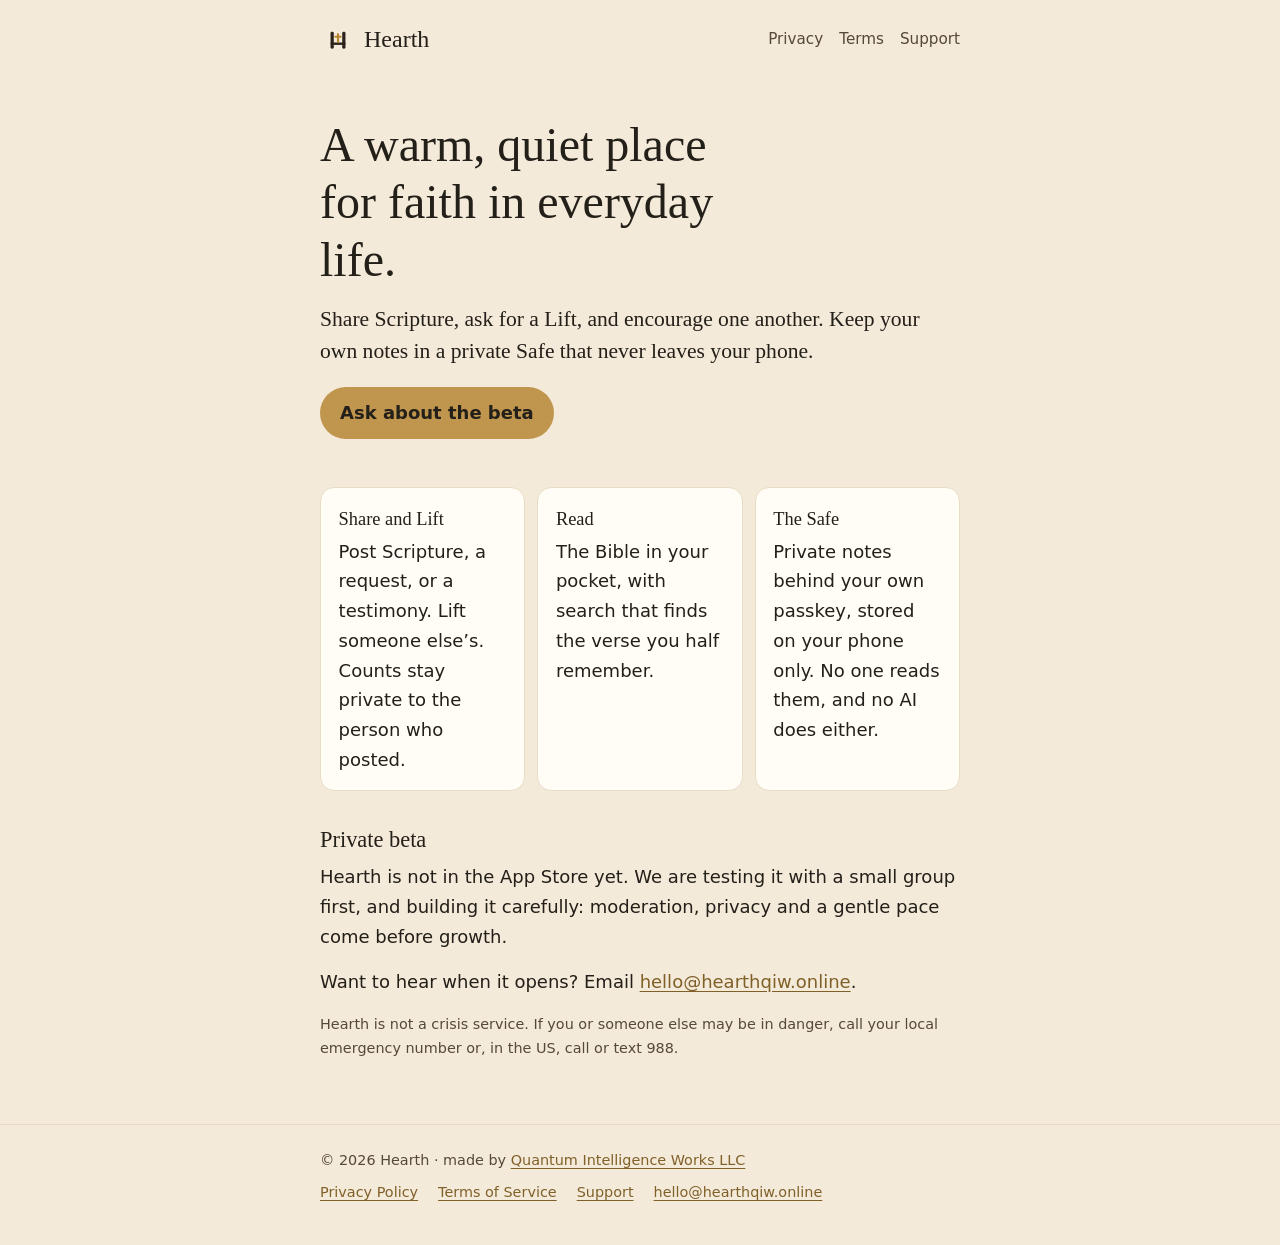
==== hearth/index.html @ 97be538d "Combined site for hearthqiw.online: QIW home with Products, Hearth at /hearth/ - Home: new Products " ====
<!doctype html>
<html lang="en">
<head>
<meta charset="utf-8">
<meta name="viewport" content="width=device-width, initial-scale=1">
<title>Hearth: a warm, quiet place for faith in everyday life</title>
<meta name="description" content="Hearth is a faith community app for sharing Scripture and lift requests, encouraging one another, and keeping a private Safe for your own notes. Now in private beta.">
<meta name="referrer" content="strict-origin-when-cross-origin">
<meta http-equiv="Content-Security-Policy" content="default-src 'self'; img-src 'self' data:; style-src 'self'; base-uri 'none'; form-action 'none'">
<meta name="theme-color" content="#f4ead9" media="(prefers-color-scheme: light)">
<meta name="theme-color" content="#100c08" media="(prefers-color-scheme: dark)">
<link rel="canonical" href="https://hearthqiw.online/hearth/">
<link rel="icon" href="/hearth/favicon.svg" type="image/svg+xml">
<link rel="apple-touch-icon" href="/hearth/apple-touch-icon.png">
<link rel="stylesheet" href="/hearth/style.css">
<meta property="og:type" content="website">
<meta property="og:site_name" content="Hearth">
<meta property="og:title" content="Hearth: a warm, quiet place for faith in everyday life">
<meta property="og:description" content="Hearth is a faith community app for sharing Scripture and lift requests, encouraging one another, and keeping a private Safe for your own notes. Now in private beta.">
<meta property="og:url" content="https://hearthqiw.online/hearth/">
<meta property="og:image" content="https://hearthqiw.online/hearth/og-image.png">
<meta name="twitter:card" content="summary">
</head>
<body>
<a class="skip" href="#main">Skip to content</a>
<header class="site">
  <div class="wrap">
    <a class="brand" href="/hearth/"><picture><source srcset="/hearth/mark-ember.svg" media="(prefers-color-scheme: dark)"><img src="/hearth/mark-light.svg" alt="" width="36" height="36"></picture><span>Hearth</span></a>
    <nav aria-label="Main">
      <a href="/privacy/">Privacy</a>
      <a href="/terms/">Terms</a>
      <a href="/support/">Support</a>
    </nav>
  </div>
</header>
<main id="main">
  <div class="wrap">
    <section class="hero">
      <h1>A warm, quiet place for faith in everyday life.</h1>
      <p class="lead">Share Scripture, ask for a Lift, and encourage one another. Keep your own notes in a private Safe that never leaves your phone.</p>
      <p><a class="button" href="mailto:hello@hearthqiw.online?subject=Hearth%20beta">Ask about the beta</a></p>
    </section>

    <ul class="cards">
      <li><strong>Share and Lift</strong>Post Scripture, a request, or a testimony. Lift someone else&rsquo;s. Counts stay private to the person who posted.</li>
      <li><strong>Read</strong>The Bible in your pocket, with search that finds the verse you half remember.</li>
      <li><strong>The Safe</strong>Private notes behind your own passkey, stored on your phone only. No one reads them, and no AI does either.</li>
    </ul>

    <h2>Private beta</h2>
    <p>Hearth is not in the App Store yet. We are testing it with a small group first, and building it carefully: moderation, privacy and a gentle pace come before growth.</p>
    <p>Want to hear when it opens? Email <a href="mailto:hello@hearthqiw.online">hello@hearthqiw.online</a>.</p>
    <p class="muted small">Hearth is not a crisis service. If you or someone else may be in danger, call your local emergency number or, in the US, call or text 988.</p>
  </div>
</main>
<footer class="site">
  <div class="wrap">
    <span>&copy; 2026 Hearth · made by <a href="/">Quantum Intelligence Works LLC</a></span>
    <nav aria-label="Footer">
      <a href="/privacy/">Privacy Policy</a>
      <a href="/terms/">Terms of Service</a>
      <a href="/support/">Support</a>
      <a href="mailto:hello@hearthqiw.online">hello@hearthqiw.online</a>
    </nav>
  </div>
</footer>
</body>
</html>
---- hearth/style.css ----
/* Hearth site: tokens come from the app (src/lib/theme.ts). No third-party requests, no scripts. */
:root {
  --bg: #f4ead9;          /* cream */
  --surface: #fffdf6;     /* creamHi */
  --text: #231f19;        /* ink900 */
  --muted: #54493a;       /* ink500, AA on cream */
  --link: #806029;        /* goldInk, AA on cream/parchment */
  --gold: #c0954e;
  --border: #e8dcc4;      /* borderCream */
  --note-bg: #ece5d8;     /* parchment */
  --serif: "Newsreader", "Iowan Old Style", "Palatino Linotype", Palatino, Georgia, serif;
  --sans: "Hanken Grotesk", system-ui, -apple-system, "Segoe UI", Roboto, "Helvetica Neue", Arial, sans-serif;
}
@media (prefers-color-scheme: dark) {
  :root {
    --bg: #100c08;
    --surface: #16120d;
    --text: #fdf8ee;      /* paper */
    --muted: #cfc4ae;
    --link: #d2a85f;      /* gold2 */
    --border: #2a2418;    /* borderDk */
    --note-bg: #1c160f;
  }
}

*, *::before, *::after { box-sizing: border-box; }
html { -webkit-text-size-adjust: 100%; text-size-adjust: 100%; }
body {
  margin: 0;
  background: var(--bg);
  color: var(--text);
  font-family: var(--sans);
  font-size: 1.0625rem;
  line-height: 1.65;
}

.skip {
  position: absolute; left: 1rem; top: -4rem; padding: .5rem .75rem;
  background: var(--surface); color: var(--text); border: 1px solid var(--border); border-radius: 8px;
}
.skip:focus { top: 1rem; }

.wrap { max-width: 42rem; margin: 0 auto; padding: 0 1rem; }

header.site { padding: 1.25rem 0 .5rem; }
header.site .wrap { display: flex; align-items: center; justify-content: space-between; gap: 1rem; }
.brand { display: inline-flex; align-items: center; gap: .5rem; color: var(--text); text-decoration: none; font-family: var(--serif); font-size: 1.5rem; }
.brand img { width: 2.25rem; height: 2.25rem; display: block; }
header.site nav { display: flex; gap: 1rem; font-size: .95rem; }
header.site nav a { color: var(--muted); text-decoration: none; padding: .25rem 0; }
header.site nav a:hover, header.site nav a[aria-current="page"] { color: var(--text); text-decoration: underline; text-underline-offset: 3px; }

main { padding: 1.5rem 0 3rem; }
h1, h2 { font-family: var(--serif); font-weight: 500; line-height: 1.2; }
h1 { font-size: 2rem; margin: 0 0 1rem; }
h2 { font-size: 1.4rem; margin: 2.25rem 0 .5rem; }
h3 { font-size: 1.05rem; margin: 1.5rem 0 .25rem; }
p, ul { margin: 0 0 1rem; }
ul { padding-left: 1.25rem; }
li { margin-bottom: .35rem; }
a { color: var(--link); text-underline-offset: 3px; }
a:hover { text-decoration-thickness: 2px; }
a:focus-visible, .button:focus-visible, summary:focus-visible { outline: 3px solid var(--gold); outline-offset: 2px; border-radius: 4px; }
.lead { font-family: var(--serif); font-size: 1.35rem; line-height: 1.45; color: var(--text); margin-bottom: 1.25rem; }
.muted { color: var(--muted); }
.small { font-size: .9rem; }

.hero { padding: 1.5rem 0 .5rem; }
.hero h1 { font-size: 2.25rem; max-width: 18ch; }

.button {
  display: inline-block; padding: .7rem 1.25rem; border-radius: 999px;
  background: var(--gold); color: #231f19; font-weight: 600; text-decoration: none;
}
.button:hover { background: #d2a85f; }

.cards { display: grid; gap: .75rem; margin: 1.5rem 0; padding: 0; list-style: none; }
.cards li { background: var(--surface); border: 1px solid var(--border); border-radius: 14px; padding: 1rem 1.1rem; margin: 0; }
.cards strong { display: block; font-family: var(--serif); font-weight: 500; font-size: 1.15rem; margin-bottom: .15rem; }

.note { background: var(--note-bg); border: 1px solid var(--border); border-radius: 12px; padding: .85rem 1rem; margin: 0 0 1.5rem; font-size: .95rem; color: var(--muted); }
.note strong { color: var(--text); }

details { background: var(--surface); border: 1px solid var(--border); border-radius: 12px; padding: .75rem 1rem; margin: 0 0 .6rem; }
summary { cursor: pointer; font-weight: 600; }
details[open] summary { margin-bottom: .5rem; }
details p:last-child { margin-bottom: 0; }

footer.site { border-top: 1px solid var(--border); padding: 1.5rem 0 2.5rem; font-size: .9rem; color: var(--muted); }
footer.site .wrap { display: flex; flex-wrap: wrap; gap: .5rem 1.25rem; justify-content: space-between; }
footer.site nav { display: flex; flex-wrap: wrap; gap: .5rem 1.25rem; }

@media (min-width: 640px) {
  body { font-size: 1.125rem; }
  h1 { font-size: 2.4rem; }
  .hero h1 { font-size: 3rem; }
  .cards { grid-template-columns: repeat(3, 1fr); }
}
@media (prefers-reduced-motion: no-preference) {
  .button, a { transition: background-color .2s ease-out, color .2s ease-out; }
}
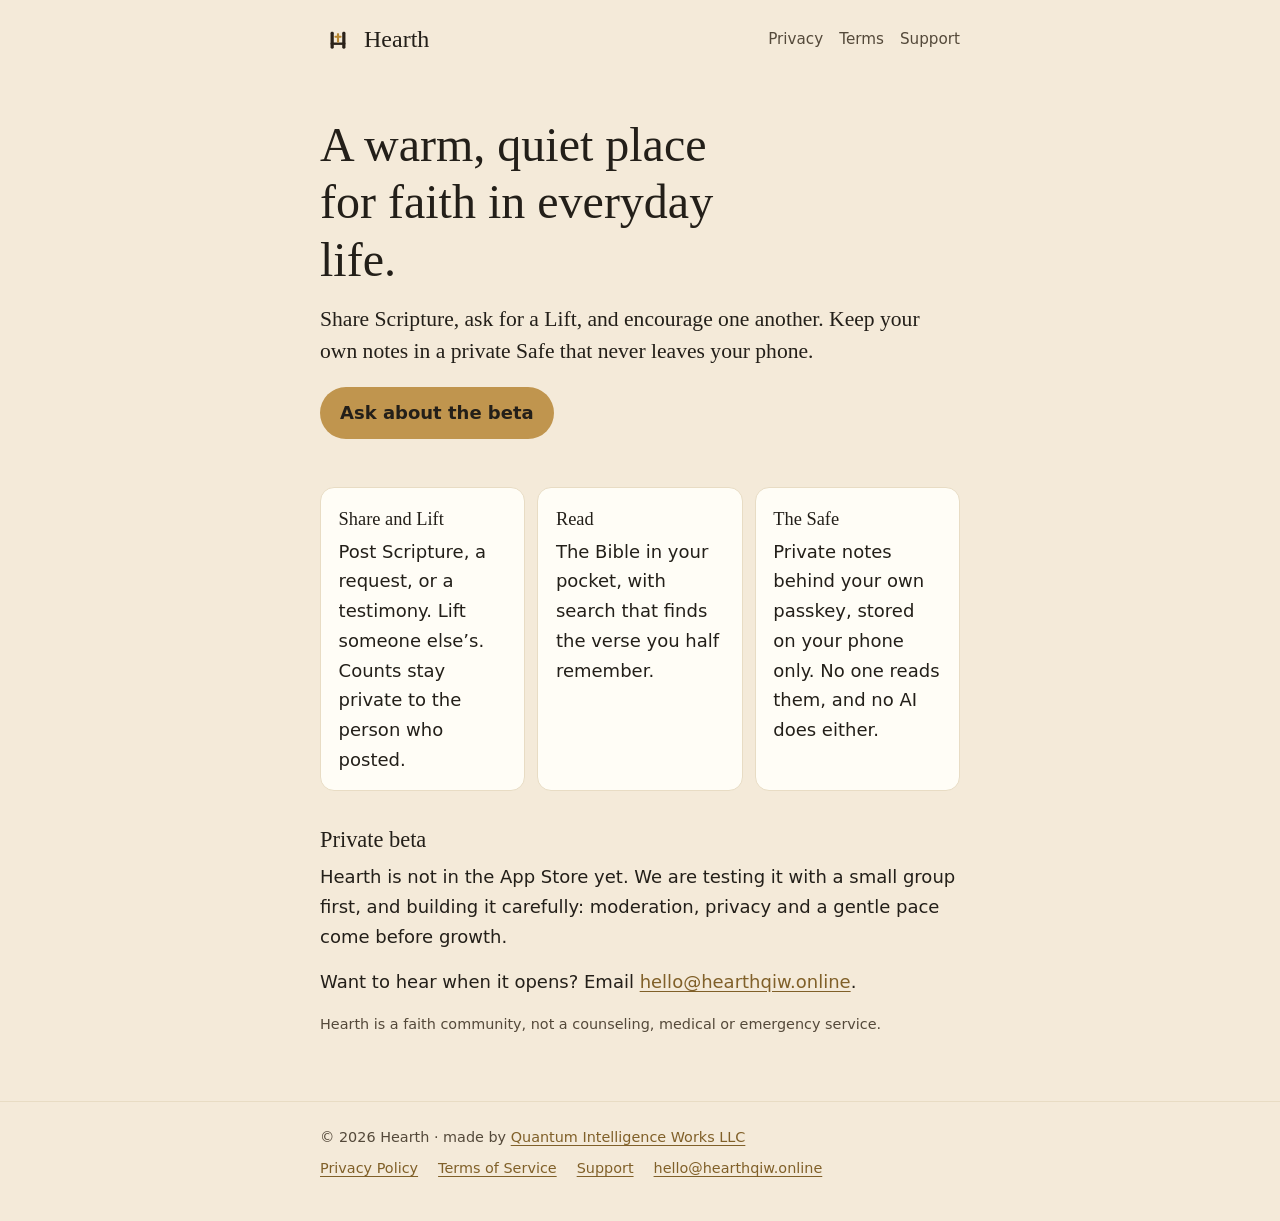
==== commit fb56b93e: "Hearth pages: remove hotline and 988 references (beta is a faith network) Co-Authored-By: Claude Opu" ====
--- a/hearth/index.html
+++ b/hearth/index.html
@@ -50,7 +50,7 @@
     <h2>Private beta</h2>
     <p>Hearth is not in the App Store yet. We are testing it with a small group first, and building it carefully: moderation, privacy and a gentle pace come before growth.</p>
     <p>Want to hear when it opens? Email <a href="mailto:hello@hearthqiw.online">hello@hearthqiw.online</a>.</p>
-    <p class="muted small">Hearth is not a crisis service. If you or someone else may be in danger, call your local emergency number or, in the US, call or text 988.</p>
+    <p class="muted small">Hearth is a faith community, not a counseling, medical or emergency service.</p>
   </div>
 </main>
 <footer class="site">
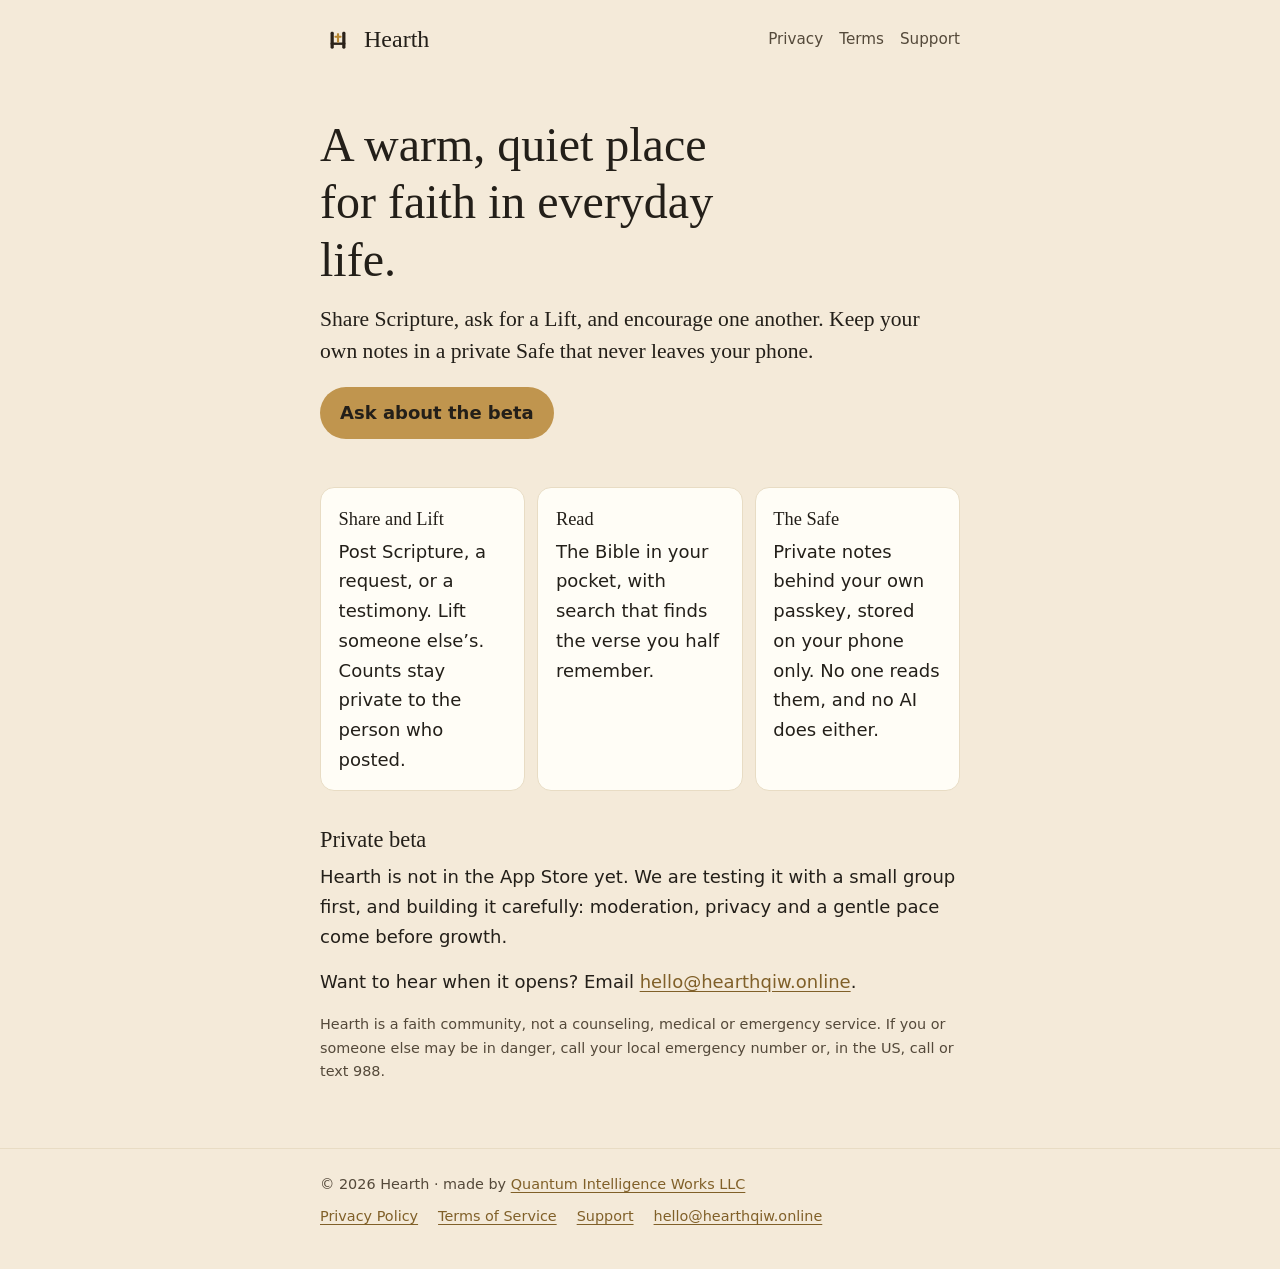
==== commit 607c73e5: "Hearth pages: name 988 as text only, no phone-number links (ADR-028 follow-up) Co-Authored-By: Claud" ====
--- a/hearth/index.html
+++ b/hearth/index.html
@@ -3,6 +3,7 @@
 <head>
 <meta charset="utf-8">
 <meta name="viewport" content="width=device-width, initial-scale=1">
+<meta name="format-detection" content="telephone=no">
 <title>Hearth: a warm, quiet place for faith in everyday life</title>
 <meta name="description" content="Hearth is a faith community app for sharing Scripture and lift requests, encouraging one another, and keeping a private Safe for your own notes. Now in private beta.">
 <meta name="referrer" content="strict-origin-when-cross-origin">
@@ -50,7 +51,7 @@
     <h2>Private beta</h2>
     <p>Hearth is not in the App Store yet. We are testing it with a small group first, and building it carefully: moderation, privacy and a gentle pace come before growth.</p>
     <p>Want to hear when it opens? Email <a href="mailto:hello@hearthqiw.online">hello@hearthqiw.online</a>.</p>
-    <p class="muted small">Hearth is a faith community, not a counseling, medical or emergency service.</p>
+    <p class="muted small">Hearth is a faith community, not a counseling, medical or emergency service. If you or someone else may be in danger, call your local emergency number or, in the US, call or text 988.</p>
   </div>
 </main>
 <footer class="site">
